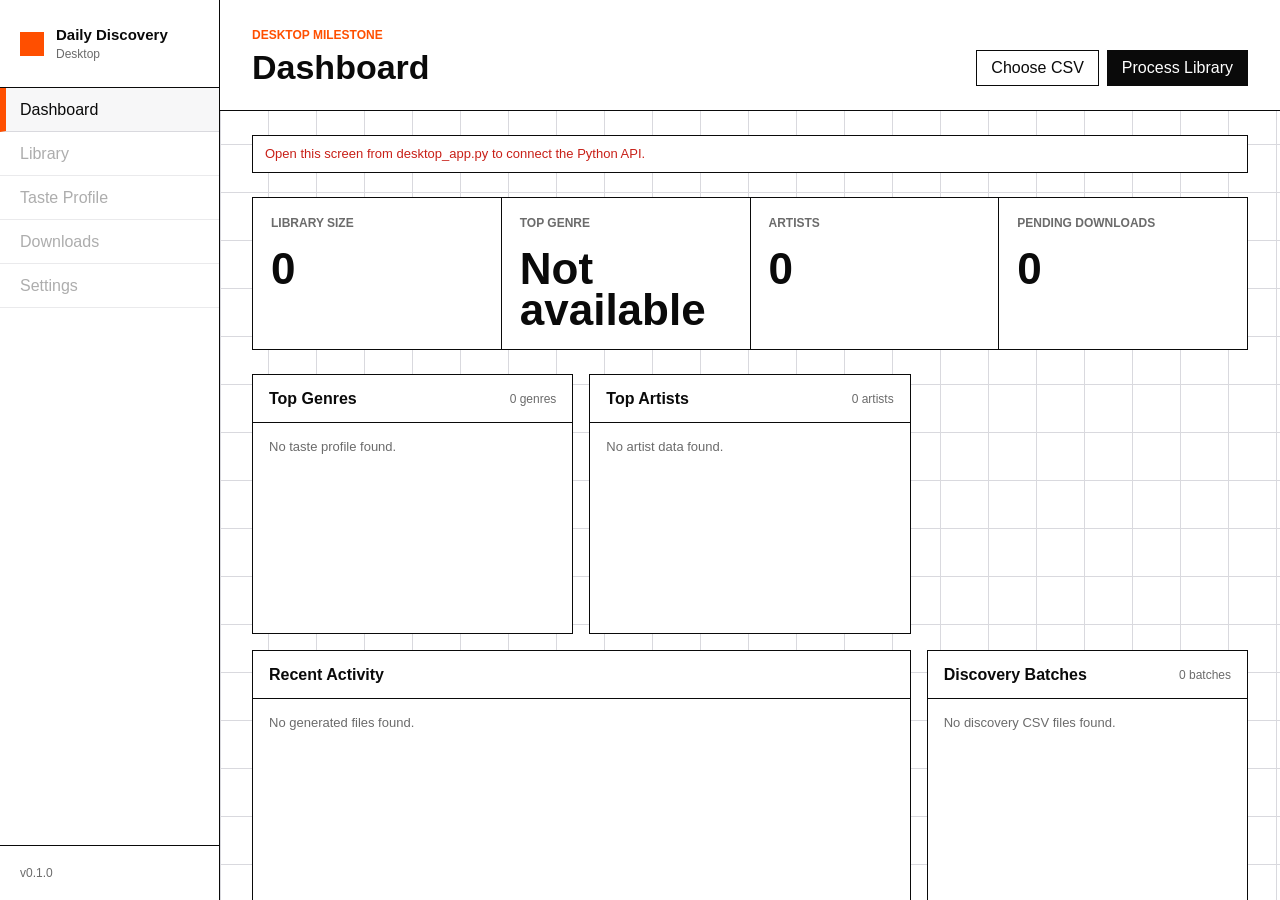
==== desktop_frontend/index.html @ 3b1a3d68 "feat: first pass of the ui" ====
<!doctype html>
<html lang="en">
  <head>
    <meta charset="utf-8" />
    <meta name="viewport" content="width=device-width, initial-scale=1" />
    <title>Daily Discovery</title>
    <link rel="stylesheet" href="./styles.css" />
  </head>
  <body>
    <div class="app-shell">
      <aside class="sidebar" aria-label="Primary">
        <div class="brand">
          <span class="brand-mark" aria-hidden="true"></span>
          <div>
            <strong>Daily Discovery</strong>
            <span>Desktop</span>
          </div>
        </div>
        <nav class="nav-list">
          <button class="nav-item active" type="button">Dashboard</button>
          <button class="nav-item" type="button" disabled>Library</button>
          <button class="nav-item" type="button" disabled>Taste Profile</button>
          <button class="nav-item" type="button" disabled>Downloads</button>
          <button class="nav-item" type="button" disabled>Settings</button>
        </nav>
        <div class="sidebar-footer">
          <span>v0.1.0</span>
        </div>
      </aside>

      <main class="content">
        <header class="page-header">
          <div>
            <p class="eyebrow">Desktop milestone</p>
            <h1>Dashboard</h1>
          </div>
          <div class="actions">
            <button id="choose-library" class="button secondary" type="button">Choose CSV</button>
            <button id="process-library" class="button primary" type="button">Process Library</button>
          </div>
        </header>

        <section id="status" class="status-line" aria-live="polite">Loading dashboard data.</section>

        <section class="stat-grid" aria-label="Library summary">
          <article class="stat-cell">
            <span>Library Size</span>
            <strong id="library-size">0</strong>
          </article>
          <article class="stat-cell">
            <span>Top Genre</span>
            <strong id="top-genre">Not available</strong>
          </article>
          <article class="stat-cell">
            <span>Artists</span>
            <strong id="artist-count">0</strong>
          </article>
          <article class="stat-cell">
            <span>Pending Downloads</span>
            <strong id="pending-downloads">0</strong>
          </article>
        </section>

        <section class="dashboard-grid">
          <article class="panel">
            <div class="panel-header">
              <h2>Top Genres</h2>
              <span id="genre-count">0 genres</span>
            </div>
            <div id="top-genres" class="bar-list empty">No taste profile found.</div>
          </article>

          <article class="panel">
            <div class="panel-header">
              <h2>Top Artists</h2>
              <span id="artist-total">0 artists</span>
            </div>
            <div id="top-artists" class="bar-list empty">No artist data found.</div>
          </article>

          <article class="panel wide">
            <div class="panel-header">
              <h2>Recent Activity</h2>
              <span id="data-dir"></span>
            </div>
            <div id="recent-activity" class="activity-list empty">No generated files found.</div>
          </article>

          <article class="panel">
            <div class="panel-header">
              <h2>Discovery Batches</h2>
              <span id="batch-count">0 batches</span>
            </div>
            <div id="discovery-batches" class="activity-list empty">No discovery CSV files found.</div>
          </article>
        </section>
      </main>
    </div>

    <script src="./app.js"></script>
  </body>
</html>
---- desktop_frontend/styles.css ----
:root {
  --surface: #ffffff;
  --surface-muted: #f7f7f8;
  --ink: #0a0a0a;
  --muted: #6b6b6b;
  --line: #d9d9de;
  --accent: #ff4f00;
  --accent-dark: #d64200;
  --success: #16803b;
  --error: #c82018;
  --font: "Helvetica Neue", Helvetica, Arial, sans-serif;
}

* {
  box-sizing: border-box;
}

html,
body {
  height: 100%;
  overflow: hidden;
}

body {
  margin: 0;
  background: var(--surface);
  color: var(--ink);
  font-family: var(--font);
  letter-spacing: 0;
}

button {
  font: inherit;
}

.app-shell {
  display: grid;
  grid-template-columns: 220px minmax(0, 1fr);
  height: 100vh;
  overflow: hidden;
}

.sidebar {
  display: flex;
  flex-direction: column;
  height: 100vh;
  overflow: hidden;
  border-right: 1px solid var(--ink);
  background: var(--surface);
}

.brand {
  display: grid;
  grid-template-columns: 24px 1fr;
  gap: 12px;
  align-items: center;
  min-height: 88px;
  padding: 20px;
  border-bottom: 1px solid var(--ink);
}

.brand strong {
  display: block;
  font-size: 15px;
  line-height: 1.2;
}

.brand span {
  color: var(--muted);
  font-size: 12px;
}

.brand-mark {
  width: 24px;
  height: 24px;
  display: block;
  background: var(--accent);
}

.nav-list {
  display: grid;
  gap: 0;
}

.nav-item {
  min-height: 44px;
  border: 0;
  border-bottom: 1px solid var(--line);
  background: var(--surface);
  color: var(--muted);
  text-align: left;
  padding: 0 20px;
  cursor: pointer;
}

.nav-item.active {
  color: var(--ink);
  background: var(--surface-muted);
  border-left: 6px solid var(--accent);
  padding-left: 14px;
}

.nav-item:disabled {
  cursor: default;
  opacity: 0.55;
}

.sidebar-footer {
  margin-top: auto;
  padding: 20px;
  color: var(--muted);
  font-size: 12px;
  border-top: 1px solid var(--ink);
}

.content {
  height: 100vh;
  min-width: 0;
  overflow-x: hidden;
  overflow-y: auto;
  background:
    linear-gradient(var(--line) 1px, transparent 1px),
    linear-gradient(90deg, var(--line) 1px, transparent 1px),
    var(--surface);
  background-size: 48px 48px;
}

.page-header {
  display: flex;
  align-items: end;
  justify-content: space-between;
  gap: 20px;
  padding: 28px 32px 24px;
  background: var(--surface);
  border-bottom: 1px solid var(--ink);
}

.eyebrow {
  margin: 0 0 8px;
  color: var(--accent);
  font-size: 12px;
  font-weight: 700;
  text-transform: uppercase;
}

h1,
h2 {
  margin: 0;
  font-weight: 700;
}

h1 {
  font-size: 34px;
  line-height: 1.05;
}

h2 {
  font-size: 16px;
}

.actions {
  display: flex;
  flex-wrap: wrap;
  gap: 8px;
  justify-content: flex-end;
}

.button {
  min-height: 36px;
  border: 1px solid var(--ink);
  padding: 0 14px;
  border-radius: 0;
  cursor: pointer;
}

.button.primary {
  background: var(--ink);
  color: var(--surface);
}

.button.secondary {
  background: var(--surface);
  color: var(--ink);
}

.button:hover {
  border-color: var(--accent);
}

.button.primary:hover {
  background: var(--accent-dark);
}

.status-line {
  margin: 24px 32px 0;
  min-height: 38px;
  padding: 10px 12px;
  background: var(--surface);
  border: 1px solid var(--ink);
  color: var(--muted);
  font-size: 13px;
}

.status-line.error {
  color: var(--error);
}

.status-line.success {
  color: var(--success);
}

.stat-grid {
  display: grid;
  grid-template-columns: repeat(4, minmax(0, 1fr));
  margin: 24px 32px;
  background: var(--surface);
  border: 1px solid var(--ink);
  border-right: 0;
}

.stat-cell {
  min-height: 116px;
  padding: 18px;
  border-right: 1px solid var(--ink);
}

.stat-cell span {
  display: block;
  color: var(--muted);
  font-size: 12px;
  font-weight: 700;
  text-transform: uppercase;
}

.stat-cell strong {
  display: block;
  margin-top: 18px;
  font-size: clamp(24px, 4vw, 44px);
  line-height: 0.95;
  font-variant-numeric: tabular-nums;
}

.dashboard-grid {
  display: grid;
  grid-template-columns: repeat(3, minmax(0, 1fr));
  gap: 16px;
  padding: 0 32px 32px;
}

.panel {
  min-height: 260px;
  background: var(--surface);
  border: 1px solid var(--ink);
}

.panel.wide {
  grid-column: span 2;
}

.panel-header {
  display: flex;
  align-items: center;
  justify-content: space-between;
  gap: 12px;
  min-height: 48px;
  padding: 0 16px;
  border-bottom: 1px solid var(--ink);
}

.panel-header span {
  min-width: 0;
  overflow: hidden;
  color: var(--muted);
  font-size: 12px;
  text-overflow: ellipsis;
  white-space: nowrap;
}

.bar-list,
.activity-list {
  display: grid;
  gap: 0;
}

.bar-row {
  display: grid;
  grid-template-columns: minmax(0, 1fr) 72px;
  gap: 12px;
  padding: 12px 16px;
  border-bottom: 1px solid var(--line);
  font-size: 13px;
}

.bar-row span {
  min-width: 0;
  overflow: hidden;
  text-overflow: ellipsis;
  white-space: nowrap;
}

.bar-row strong {
  text-align: right;
  font-variant-numeric: tabular-nums;
}

.bar-track {
  grid-column: 1 / -1;
  height: 4px;
  background: var(--surface-muted);
}

.bar-fill {
  display: block;
  height: 100%;
  background: var(--accent);
}

.activity-row {
  display: grid;
  gap: 4px;
  padding: 13px 16px;
  border-bottom: 1px solid var(--line);
  font-size: 13px;
}

.activity-row strong,
.activity-row span {
  min-width: 0;
  overflow: hidden;
  text-overflow: ellipsis;
  white-space: nowrap;
}

.activity-row span {
  color: var(--muted);
  font-size: 12px;
}

.empty {
  padding: 16px;
  color: var(--muted);
  font-size: 13px;
}

@media (max-width: 980px) {
  .app-shell {
    grid-template-columns: 180px minmax(0, 1fr);
  }

  .page-header {
    align-items: flex-start;
    flex-direction: column;
  }

  .stat-grid {
    grid-template-columns: repeat(2, minmax(0, 1fr));
  }

  .dashboard-grid {
    grid-template-columns: 1fr;
  }

  .panel.wide {
    grid-column: auto;
  }
}
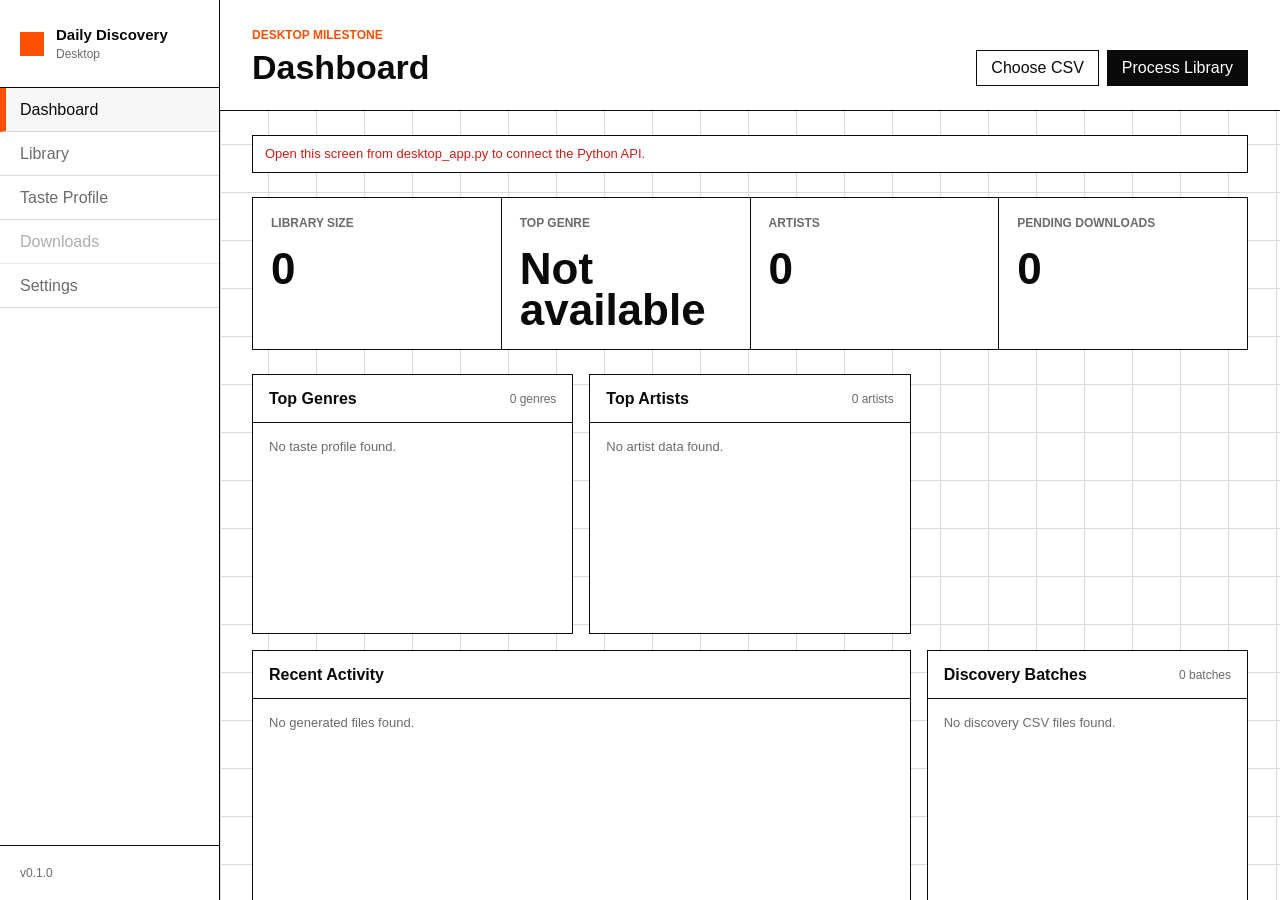
==== commit 9f867bc9: "feat: implemented first pass taste profile, library, and settings page" ====
--- a/desktop_frontend/index.html
+++ b/desktop_frontend/index.html
@@ -17,11 +17,11 @@
           </div>
         </div>
         <nav class="nav-list">
-          <button class="nav-item active" type="button">Dashboard</button>
-          <button class="nav-item" type="button" disabled>Library</button>
-          <button class="nav-item" type="button" disabled>Taste Profile</button>
+          <button class="nav-item active" type="button" data-view-target="dashboard">Dashboard</button>
+          <button class="nav-item" type="button" data-view-target="library">Library</button>
+          <button class="nav-item" type="button" data-view-target="taste">Taste Profile</button>
           <button class="nav-item" type="button" disabled>Downloads</button>
-          <button class="nav-item" type="button" disabled>Settings</button>
+          <button class="nav-item" type="button" data-view-target="settings">Settings</button>
         </nav>
         <div class="sidebar-footer">
           <span>v0.1.0</span>
@@ -29,70 +29,374 @@
       </aside>
 
       <main class="content">
-        <header class="page-header">
-          <div>
-            <p class="eyebrow">Desktop milestone</p>
-            <h1>Dashboard</h1>
-          </div>
-          <div class="actions">
-            <button id="choose-library" class="button secondary" type="button">Choose CSV</button>
-            <button id="process-library" class="button primary" type="button">Process Library</button>
-          </div>
-        </header>
-
-        <section id="status" class="status-line" aria-live="polite">Loading dashboard data.</section>
-
-        <section class="stat-grid" aria-label="Library summary">
-          <article class="stat-cell">
-            <span>Library Size</span>
-            <strong id="library-size">0</strong>
-          </article>
-          <article class="stat-cell">
-            <span>Top Genre</span>
-            <strong id="top-genre">Not available</strong>
-          </article>
-          <article class="stat-cell">
-            <span>Artists</span>
-            <strong id="artist-count">0</strong>
-          </article>
-          <article class="stat-cell">
-            <span>Pending Downloads</span>
-            <strong id="pending-downloads">0</strong>
-          </article>
+        <section id="view-dashboard" class="view active" data-view="dashboard">
+          <header class="page-header">
+            <div>
+              <p class="eyebrow">Desktop milestone</p>
+              <h1>Dashboard</h1>
+            </div>
+            <div class="actions">
+              <button id="choose-library" class="button secondary" type="button">Choose CSV</button>
+              <button id="process-library" class="button primary" type="button">Process Library</button>
+            </div>
+          </header>
+
+          <section id="status" class="status-line" aria-live="polite">Loading dashboard data.</section>
+
+          <section class="stat-grid" aria-label="Library summary">
+            <article class="stat-cell">
+              <span>Library Size</span>
+              <strong id="library-size">0</strong>
+            </article>
+            <article class="stat-cell">
+              <span>Top Genre</span>
+              <strong id="top-genre">Not available</strong>
+            </article>
+            <article class="stat-cell">
+              <span>Artists</span>
+              <strong id="artist-count">0</strong>
+            </article>
+            <article class="stat-cell">
+              <span>Pending Downloads</span>
+              <strong id="pending-downloads">0</strong>
+            </article>
+          </section>
+
+          <section class="dashboard-grid">
+            <article class="panel">
+              <div class="panel-header">
+                <h2>Top Genres</h2>
+                <span id="genre-count">0 genres</span>
+              </div>
+              <div id="top-genres" class="bar-list empty">No taste profile found.</div>
+            </article>
+
+            <article class="panel">
+              <div class="panel-header">
+                <h2>Top Artists</h2>
+                <span id="artist-total">0 artists</span>
+              </div>
+              <div id="top-artists" class="bar-list empty">No artist data found.</div>
+            </article>
+
+            <article class="panel wide">
+              <div class="panel-header">
+                <h2>Recent Activity</h2>
+                <span id="data-dir"></span>
+              </div>
+              <div id="recent-activity" class="activity-list empty">No generated files found.</div>
+            </article>
+
+            <article class="panel">
+              <div class="panel-header">
+                <h2>Discovery Batches</h2>
+                <span id="batch-count">0 batches</span>
+              </div>
+              <div id="discovery-batches" class="activity-list empty">No discovery CSV files found.</div>
+            </article>
+          </section>
         </section>
 
-        <section class="dashboard-grid">
-          <article class="panel">
-            <div class="panel-header">
-              <h2>Top Genres</h2>
-              <span id="genre-count">0 genres</span>
-            </div>
-            <div id="top-genres" class="bar-list empty">No taste profile found.</div>
-          </article>
-
-          <article class="panel">
-            <div class="panel-header">
-              <h2>Top Artists</h2>
-              <span id="artist-total">0 artists</span>
-            </div>
-            <div id="top-artists" class="bar-list empty">No artist data found.</div>
-          </article>
-
-          <article class="panel wide">
-            <div class="panel-header">
-              <h2>Recent Activity</h2>
-              <span id="data-dir"></span>
-            </div>
-            <div id="recent-activity" class="activity-list empty">No generated files found.</div>
-          </article>
-
-          <article class="panel">
-            <div class="panel-header">
-              <h2>Discovery Batches</h2>
-              <span id="batch-count">0 batches</span>
-            </div>
-            <div id="discovery-batches" class="activity-list empty">No discovery CSV files found.</div>
-          </article>
+        <section id="view-library" class="view" data-view="library">
+          <header class="page-header">
+            <div>
+              <p class="eyebrow">Catalog</p>
+              <h1>Library</h1>
+            </div>
+            <div class="actions">
+              <button id="refresh-library" class="button secondary" type="button">Refresh</button>
+              <button id="process-library-view" class="button primary" type="button">Process Library</button>
+            </div>
+          </header>
+
+          <section id="library-status" class="status-line" aria-live="polite">Library not loaded.</section>
+
+          <section class="library-layout" aria-label="Library browser">
+            <aside class="library-filter" aria-label="Library filters">
+              <div class="library-filter-header">
+                <span>01</span>
+                <h2>Filter</h2>
+              </div>
+              <label class="field-label" for="library-search">Search</label>
+              <input id="library-search" class="input" type="search" autocomplete="off" placeholder="Title or artist" />
+
+              <label class="field-label" for="library-genre-filter">Genre</label>
+              <select id="library-genre-filter" class="input">
+                <option value="">All genres</option>
+              </select>
+
+              <label class="field-label" for="library-sort">Sort</label>
+              <select id="library-sort" class="input">
+                <option value="index">Import order</option>
+                <option value="title">Title</option>
+                <option value="artist">Artist</option>
+                <option value="genre">Genre</option>
+              </select>
+
+              <div class="library-filter-stats">
+                <div>
+                  <span>Showing</span>
+                  <strong id="library-visible-count">0</strong>
+                </div>
+                <div>
+                  <span>Total</span>
+                  <strong id="library-total-count">0</strong>
+                </div>
+              </div>
+            </aside>
+
+            <section class="library-table-panel" aria-labelledby="library-table-title">
+              <div class="panel-header">
+                <h2 id="library-table-title">Tracks</h2>
+                <span id="library-source-path">No library file found.</span>
+              </div>
+              <div class="library-table-wrap">
+                <div class="library-table" role="table" aria-label="Processed tracks">
+                  <div class="library-row library-row-head" role="row">
+                    <span role="columnheader">No.</span>
+                    <span role="columnheader">Title</span>
+                    <span role="columnheader">Artist</span>
+                    <span role="columnheader">Genres</span>
+                    <span role="columnheader">Track ID</span>
+                  </div>
+                  <div id="library-tracks" class="library-table-body empty">No processed tracks found.</div>
+                </div>
+              </div>
+            </section>
+          </section>
+        </section>
+
+        <section id="view-taste" class="view" data-view="taste">
+          <header class="page-header">
+            <div>
+              <p class="eyebrow">Taste profile</p>
+              <h1>Taste Profile</h1>
+            </div>
+            <div class="actions">
+              <button id="refresh-taste-profile" class="button secondary" type="button">Refresh</button>
+              <button id="process-profile-library" class="button primary" type="button">Process Library</button>
+            </div>
+          </header>
+
+          <section id="taste-status" class="status-line" aria-live="polite">Taste profile not loaded.</section>
+
+          <section class="profile-layout" aria-label="Taste profile summary">
+            <article class="profile-index">
+              <span>Tracks</span>
+              <strong id="profile-track-count">0</strong>
+              <div class="profile-index-grid">
+                <div>
+                  <span>Genres</span>
+                  <strong id="profile-genre-count">0</strong>
+                </div>
+                <div>
+                  <span>Artists</span>
+                  <strong id="profile-artist-count">0</strong>
+                </div>
+              </div>
+            </article>
+
+            <article class="profile-lead">
+              <div>
+                <span>Top genre</span>
+                <strong id="profile-top-genre">Not available</strong>
+              </div>
+              <div>
+                <span>Library share</span>
+                <strong id="profile-top-genre-share">0%</strong>
+              </div>
+              <p id="profile-source-path">No taste profile file found.</p>
+            </article>
+          </section>
+
+          <section class="taste-grid" aria-label="Taste profile charts">
+            <article class="panel wide">
+              <div class="panel-header">
+                <h2>Genre Distribution</h2>
+                <span id="profile-genre-total">0 genres</span>
+              </div>
+              <div id="profile-genres" class="profile-bar-list empty">No genre data found.</div>
+            </article>
+
+            <article class="panel">
+              <div class="panel-header">
+                <h2>Top Artists</h2>
+                <span id="profile-artist-total">0 artists</span>
+              </div>
+              <div id="profile-artists" class="profile-bar-list empty">No artist data found.</div>
+            </article>
+          </section>
+
+          <section class="profile-explorer-wrap" aria-labelledby="profile-explorer-title">
+            <div class="section-heading">
+              <span>05</span>
+              <h2 id="profile-explorer-title">Genre Explorer</h2>
+            </div>
+            <div id="profile-genre-explorer" class="genre-explorer empty">No genre samples found.</div>
+          </section>
+        </section>
+
+        <section id="view-settings" class="view" data-view="settings">
+          <header class="page-header">
+            <div>
+              <p class="eyebrow">Preferences</p>
+              <h1>Settings</h1>
+            </div>
+            <div class="actions">
+              <button id="reset-settings" class="button secondary" type="button">Reload</button>
+              <button id="save-settings" class="button primary" type="button">Save Settings</button>
+            </div>
+          </header>
+
+          <section id="settings-status" class="status-line" aria-live="polite">Settings not loaded.</section>
+
+          <form id="settings-form" class="settings-layout">
+            <section class="settings-section" aria-labelledby="general-settings-title">
+              <div class="settings-section-title" id="general-settings-title">
+                <span>01</span>
+                <h2>General</h2>
+              </div>
+              <div class="settings-fields">
+                <div class="setting-row">
+                  <div class="setting-info">
+                    <h3>Launch at startup</h3>
+                    <p>Open Daily Discovery when you log in.</p>
+                  </div>
+                  <label class="toggle-control">
+                    <input id="launch-at-startup" type="checkbox" />
+                    <span></span>
+                  </label>
+                </div>
+                <div class="setting-row">
+                  <div class="setting-info">
+                    <h3>Minimize to tray</h3>
+                    <p>Keep the desktop app available after the window is closed.</p>
+                  </div>
+                  <label class="toggle-control">
+                    <input id="minimize-to-tray" type="checkbox" />
+                    <span></span>
+                  </label>
+                </div>
+                <div class="setting-row">
+                  <div class="setting-info">
+                    <h3>Daily notifications</h3>
+                    <p>Notify when a discovery batch is ready.</p>
+                  </div>
+                  <label class="toggle-control">
+                    <input id="notifications-enabled" type="checkbox" />
+                    <span></span>
+                  </label>
+                </div>
+              </div>
+            </section>
+
+            <section class="settings-section" aria-labelledby="path-settings-title">
+              <div class="settings-section-title" id="path-settings-title">
+                <span>02</span>
+                <h2>Paths</h2>
+              </div>
+              <div class="settings-fields">
+                <div class="setting-row stacked">
+                  <div class="setting-info">
+                    <h3>Library CSV</h3>
+                    <p>Default import path used by Process Library.</p>
+                  </div>
+                  <div class="path-input">
+                    <input id="library-path" class="input path-field" type="text" autocomplete="off" />
+                    <button id="browse-library-path" class="button secondary" type="button">Browse</button>
+                  </div>
+                </div>
+                <div class="setting-row stacked">
+                  <div class="setting-info">
+                    <h3>Discovery output</h3>
+                    <p>Directory where generated discovery CSV files are written.</p>
+                  </div>
+                  <div class="path-input">
+                    <input id="output-path" class="input path-field" type="text" autocomplete="off" />
+                    <button id="browse-output-path" class="button secondary" type="button">Browse</button>
+                  </div>
+                </div>
+                <div class="setting-row stacked">
+                  <div class="setting-info">
+                    <h3>Audio output</h3>
+                    <p>Directory where downloaded tracks are saved.</p>
+                  </div>
+                  <div class="path-input">
+                    <input id="audio-output-path" class="input path-field" type="text" autocomplete="off" />
+                    <button id="browse-audio-output-path" class="button secondary" type="button">Browse</button>
+                  </div>
+                </div>
+                <div class="setting-row">
+                  <div class="setting-info">
+                    <h3>Use repo personal directory</h3>
+                    <p>Read and write development data in the project personal folder.</p>
+                  </div>
+                  <label class="toggle-control">
+                    <input id="use-repo-personal-dir" type="checkbox" />
+                    <span></span>
+                  </label>
+                </div>
+              </div>
+            </section>
+
+            <section class="settings-section" aria-labelledby="audio-settings-title">
+              <div class="settings-section-title" id="audio-settings-title">
+                <span>03</span>
+                <h2>Audio</h2>
+              </div>
+              <div class="settings-fields">
+                <div class="setting-row">
+                  <div class="setting-info">
+                    <h3>Preferred format</h3>
+                    <p>Default format for downloaded tracks.</p>
+                  </div>
+                  <select id="audio-format" class="input select-field">
+                    <option value="mp3">MP3</option>
+                    <option value="flac">FLAC</option>
+                    <option value="wav">WAV</option>
+                    <option value="m4a">M4A</option>
+                  </select>
+                </div>
+              </div>
+            </section>
+
+            <section class="settings-section" aria-labelledby="discovery-settings-title">
+              <div class="settings-section-title" id="discovery-settings-title">
+                <span>04</span>
+                <h2>Discovery</h2>
+              </div>
+              <div class="settings-fields">
+                <div class="setting-row">
+                  <div class="setting-info">
+                    <h3>Batch size</h3>
+                    <p>Number of tracks requested for each discovery run.</p>
+                  </div>
+                  <input id="batch-size" class="input number-field" type="number" min="1" max="200" step="1" />
+                </div>
+              </div>
+            </section>
+
+            <section class="settings-section" aria-labelledby="about-settings-title">
+              <div class="settings-section-title" id="about-settings-title">
+                <span>05</span>
+                <h2>About</h2>
+              </div>
+              <div class="settings-fields">
+                <div class="setting-row">
+                  <div class="setting-info">
+                    <h3>Daily Discovery Desktop</h3>
+                    <p>Version 0.1.0. Built with Python and pywebview.</p>
+                  </div>
+                </div>
+                <div class="setting-row">
+                  <div class="setting-info">
+                    <h3>Settings storage</h3>
+                    <p>Preferences are saved in the operating system user config directory.</p>
+                  </div>
+                </div>
+              </div>
+            </section>
+          </form>
         </section>
       </main>
     </div>
@@ -100,4 +404,3 @@
     <script src="./app.js"></script>
   </body>
 </html>
-
--- a/desktop_frontend/styles.css
+++ b/desktop_frontend/styles.css
@@ -125,6 +125,14 @@
   background-size: 48px 48px;
 }
 
+.view {
+  display: none;
+}
+
+.view.active {
+  display: block;
+}
+
 .page-header {
   display: flex;
   align-items: end;
@@ -173,6 +181,11 @@
   cursor: pointer;
 }
 
+.button:disabled {
+  cursor: default;
+  opacity: 0.5;
+}
+
 .button.primary {
   background: var(--ink);
   color: var(--surface);
@@ -189,6 +202,14 @@
 
 .button.primary:hover {
   background: var(--accent-dark);
+}
+
+.button:focus-visible,
+.nav-item:focus-visible,
+.input:focus-visible,
+.toggle-control input:focus-visible + span {
+  outline: 2px solid var(--accent);
+  outline-offset: 2px;
 }
 
 .status-line {
@@ -342,6 +363,541 @@
   font-size: 13px;
 }
 
+.settings-layout {
+  display: grid;
+  gap: 16px;
+  padding: 24px 32px 32px;
+}
+
+.library-layout {
+  display: grid;
+  grid-template-columns: 260px minmax(0, 1fr);
+  gap: 16px;
+  padding: 24px 32px 32px;
+}
+
+.library-filter,
+.library-table-panel {
+  background: var(--surface);
+  border: 1px solid var(--ink);
+}
+
+.library-filter {
+  align-self: start;
+  display: grid;
+  gap: 12px;
+  padding: 0 16px 16px;
+}
+
+.library-filter-header {
+  display: grid;
+  grid-template-columns: 56px minmax(0, 1fr);
+  align-items: center;
+  margin: 0 -16px 4px;
+  min-height: 58px;
+  border-bottom: 1px solid var(--ink);
+}
+
+.library-filter-header span {
+  height: 100%;
+  padding: 15px 16px;
+  border-right: 1px solid var(--ink);
+  color: var(--accent);
+  font-size: 22px;
+  font-weight: 700;
+  line-height: 1;
+  font-variant-numeric: tabular-nums;
+}
+
+.library-filter-header h2 {
+  padding: 0 16px;
+}
+
+.field-label {
+  margin-top: 4px;
+  color: var(--muted);
+  font-size: 12px;
+  font-weight: 700;
+  text-transform: uppercase;
+}
+
+.library-filter .input {
+  width: 100%;
+}
+
+.library-filter-stats {
+  display: grid;
+  grid-template-columns: repeat(2, minmax(0, 1fr));
+  margin: 8px -16px -16px;
+  border-top: 1px solid var(--ink);
+}
+
+.library-filter-stats div {
+  min-height: 82px;
+  padding: 14px 16px;
+  border-right: 1px solid var(--ink);
+}
+
+.library-filter-stats div:last-child {
+  border-right: 0;
+}
+
+.library-filter-stats span {
+  display: block;
+  color: var(--muted);
+  font-size: 11px;
+  font-weight: 700;
+  text-transform: uppercase;
+}
+
+.library-filter-stats strong {
+  display: block;
+  margin-top: 10px;
+  font-size: 32px;
+  line-height: 1;
+  font-variant-numeric: tabular-nums;
+}
+
+.library-table-panel {
+  min-width: 0;
+}
+
+.library-table-wrap {
+  overflow-x: auto;
+}
+
+.library-table {
+  min-width: 820px;
+}
+
+.library-row {
+  display: grid;
+  grid-template-columns: 64px minmax(220px, 1.4fr) minmax(160px, 0.8fr) minmax(180px, 1fr) 180px;
+  gap: 14px;
+  align-items: center;
+  min-height: 46px;
+  padding: 0 16px;
+  border-bottom: 1px solid var(--line);
+  font-size: 13px;
+}
+
+.library-row-head {
+  min-height: 38px;
+  border-bottom-color: var(--ink);
+  color: var(--muted);
+  font-size: 11px;
+  font-weight: 700;
+  text-transform: uppercase;
+}
+
+.library-row strong,
+.library-row span {
+  min-width: 0;
+  overflow: hidden;
+  text-overflow: ellipsis;
+  white-space: nowrap;
+}
+
+.library-row span:first-child {
+  color: var(--accent);
+  font-weight: 700;
+  font-variant-numeric: tabular-nums;
+}
+
+.library-row span:last-child {
+  color: var(--muted);
+  font-family: Consolas, "Courier New", monospace;
+  font-size: 12px;
+}
+
+.library-limit-row {
+  display: block;
+  min-height: 0;
+  padding: 14px 16px;
+  color: var(--muted);
+}
+
+.profile-layout {
+  display: grid;
+  grid-template-columns: minmax(280px, 0.95fr) minmax(0, 1.4fr);
+  gap: 16px;
+  margin: 24px 32px;
+}
+
+.profile-index,
+.profile-lead,
+.profile-explorer-wrap {
+  background: var(--surface);
+  border: 1px solid var(--ink);
+}
+
+.profile-index {
+  min-height: 220px;
+  padding: 18px;
+}
+
+.profile-index > span,
+.profile-lead span,
+.profile-index-grid span {
+  display: block;
+  color: var(--muted);
+  font-size: 12px;
+  font-weight: 700;
+  text-transform: uppercase;
+}
+
+.profile-index > strong {
+  display: block;
+  margin-top: 16px;
+  font-size: clamp(68px, 13vw, 148px);
+  line-height: 0.86;
+  font-variant-numeric: tabular-nums;
+}
+
+.profile-index-grid {
+  display: grid;
+  grid-template-columns: repeat(2, minmax(0, 1fr));
+  margin: 24px -18px -18px;
+  border-top: 1px solid var(--ink);
+}
+
+.profile-index-grid div {
+  min-height: 78px;
+  padding: 14px 18px;
+  border-right: 1px solid var(--ink);
+}
+
+.profile-index-grid div:last-child {
+  border-right: 0;
+}
+
+.profile-index-grid strong {
+  display: block;
+  margin-top: 10px;
+  font-size: 32px;
+  line-height: 0.95;
+  font-variant-numeric: tabular-nums;
+}
+
+.profile-lead {
+  display: grid;
+  grid-template-columns: minmax(0, 1fr) 180px;
+  align-content: stretch;
+}
+
+.profile-lead div {
+  padding: 18px;
+  border-right: 1px solid var(--ink);
+}
+
+.profile-lead div:nth-child(2) {
+  border-right: 0;
+}
+
+.profile-lead strong {
+  display: block;
+  min-width: 0;
+  margin-top: 18px;
+  overflow-wrap: anywhere;
+  font-size: clamp(32px, 6vw, 72px);
+  line-height: 0.92;
+}
+
+#profile-top-genre-share {
+  font-size: clamp(28px, 4vw, 48px);
+  white-space: nowrap;
+}
+
+.profile-lead p {
+  grid-column: 1 / -1;
+  min-width: 0;
+  margin: 0;
+  padding: 14px 18px;
+  overflow: hidden;
+  border-top: 1px solid var(--ink);
+  color: var(--muted);
+  font-family: Consolas, "Courier New", monospace;
+  font-size: 12px;
+  text-overflow: ellipsis;
+  white-space: nowrap;
+}
+
+.taste-grid {
+  display: grid;
+  grid-template-columns: minmax(0, 1.35fr) minmax(280px, 0.8fr);
+  gap: 16px;
+  padding: 0 32px 24px;
+}
+
+.profile-bar-list {
+  display: grid;
+  gap: 0;
+}
+
+.profile-bar-row {
+  display: grid;
+  grid-template-columns: 40px minmax(0, 1fr) 72px 64px;
+  gap: 12px;
+  align-items: center;
+  padding: 11px 16px;
+  border-bottom: 1px solid var(--line);
+  font-size: 13px;
+}
+
+.profile-rank {
+  color: var(--accent);
+  font-weight: 700;
+  font-variant-numeric: tabular-nums;
+}
+
+.profile-name {
+  min-width: 0;
+  overflow: hidden;
+  text-overflow: ellipsis;
+  white-space: nowrap;
+}
+
+.profile-bar-row strong,
+.profile-bar-row > span:nth-child(4) {
+  text-align: right;
+  font-variant-numeric: tabular-nums;
+}
+
+.profile-bar-row > span:nth-child(4) {
+  color: var(--muted);
+  font-size: 12px;
+}
+
+.profile-bar-row .bar-track {
+  grid-column: 2 / -1;
+}
+
+.profile-explorer-wrap {
+  margin: 0 32px 32px;
+}
+
+.section-heading {
+  display: grid;
+  grid-template-columns: 72px minmax(0, 1fr);
+  align-items: center;
+  min-height: 58px;
+  border-bottom: 1px solid var(--ink);
+}
+
+.section-heading span {
+  height: 100%;
+  padding: 15px 16px;
+  border-right: 1px solid var(--ink);
+  color: var(--accent);
+  font-size: 22px;
+  font-weight: 700;
+  line-height: 1;
+  font-variant-numeric: tabular-nums;
+}
+
+.section-heading h2 {
+  padding: 0 16px;
+}
+
+.genre-explorer {
+  display: grid;
+  gap: 0;
+}
+
+.genre-explorer-row {
+  display: grid;
+  grid-template-columns: 40px minmax(0, 1fr) repeat(3, 92px);
+  gap: 14px;
+  align-items: center;
+  min-height: 76px;
+  padding: 12px 16px;
+  border-bottom: 1px solid var(--line);
+}
+
+.genre-explorer-row:last-child {
+  border-bottom: 0;
+}
+
+.genre-explorer-main {
+  min-width: 0;
+}
+
+.genre-explorer-main strong,
+.genre-explorer-main span {
+  display: block;
+  min-width: 0;
+  overflow: hidden;
+  text-overflow: ellipsis;
+  white-space: nowrap;
+}
+
+.genre-explorer-main strong {
+  font-size: 14px;
+}
+
+.genre-explorer-main span {
+  margin-top: 5px;
+  color: var(--muted);
+  font-size: 12px;
+}
+
+.genre-explorer-stat {
+  display: grid;
+  gap: 3px;
+  text-align: right;
+}
+
+.genre-explorer-stat strong {
+  font-size: 18px;
+  line-height: 1;
+  font-variant-numeric: tabular-nums;
+}
+
+.genre-explorer-stat span {
+  color: var(--muted);
+  font-size: 11px;
+  font-weight: 700;
+  text-transform: uppercase;
+}
+
+.settings-section {
+  display: grid;
+  grid-template-columns: 160px minmax(0, 1fr);
+  background: var(--surface);
+  border: 1px solid var(--ink);
+}
+
+.settings-section-title {
+  display: grid;
+  align-content: start;
+  gap: 14px;
+  padding: 16px;
+  border-right: 1px solid var(--ink);
+}
+
+.settings-section-title span {
+  color: var(--accent);
+  font-size: 36px;
+  font-weight: 700;
+  line-height: 0.9;
+  font-variant-numeric: tabular-nums;
+}
+
+.settings-fields {
+  grid-column: 2;
+  min-width: 0;
+}
+
+.setting-row {
+  display: flex;
+  align-items: center;
+  justify-content: space-between;
+  gap: 20px;
+  min-height: 74px;
+  padding: 16px;
+  border-bottom: 1px solid var(--line);
+}
+
+.setting-row:last-child {
+  border-bottom: 0;
+}
+
+.setting-row.stacked {
+  align-items: stretch;
+  flex-direction: column;
+  gap: 12px;
+}
+
+.setting-info {
+  min-width: 0;
+}
+
+.setting-info h3 {
+  margin: 0;
+  font-size: 14px;
+  line-height: 1.25;
+}
+
+.setting-info p {
+  margin: 5px 0 0;
+  color: var(--muted);
+  font-size: 12px;
+  line-height: 1.35;
+}
+
+.input {
+  min-height: 36px;
+  min-width: 0;
+  border: 1px solid var(--ink);
+  border-radius: 0;
+  background: var(--surface);
+  color: var(--ink);
+  font: inherit;
+  padding: 0 10px;
+}
+
+.path-input {
+  display: grid;
+  grid-template-columns: minmax(0, 1fr) auto;
+  gap: 8px;
+  width: 100%;
+}
+
+.path-field {
+  width: 100%;
+  font-family: Consolas, "Courier New", monospace;
+  font-size: 12px;
+}
+
+.select-field {
+  width: 150px;
+}
+
+.number-field {
+  width: 96px;
+  text-align: right;
+  font-variant-numeric: tabular-nums;
+}
+
+.toggle-control {
+  display: inline-flex;
+  flex: 0 0 auto;
+  cursor: pointer;
+}
+
+.toggle-control input {
+  position: absolute;
+  opacity: 0;
+  pointer-events: none;
+}
+
+.toggle-control span {
+  position: relative;
+  width: 44px;
+  height: 24px;
+  border: 1px solid var(--ink);
+  background: var(--surface);
+}
+
+.toggle-control span::after {
+  position: absolute;
+  top: 3px;
+  left: 3px;
+  width: 16px;
+  height: 16px;
+  background: var(--ink);
+  content: "";
+  transition: transform 150ms ease;
+}
+
+.toggle-control input:checked + span {
+  background: var(--accent);
+}
+
+.toggle-control input:checked + span::after {
+  transform: translateX(20px);
+}
+
 @media (max-width: 980px) {
   .app-shell {
     grid-template-columns: 180px minmax(0, 1fr);
@@ -360,7 +916,151 @@
     grid-template-columns: 1fr;
   }
 
+  .library-layout {
+    grid-template-columns: 1fr;
+  }
+
+  .profile-layout,
+  .taste-grid {
+    grid-template-columns: 1fr;
+  }
+
   .panel.wide {
     grid-column: auto;
   }
-}
+
+  .genre-explorer-row {
+    grid-template-columns: 40px minmax(0, 1fr) repeat(3, 76px);
+  }
+
+  .settings-section {
+    grid-template-columns: 1fr;
+  }
+
+  .settings-section-title {
+    grid-template-columns: auto 1fr;
+    align-items: baseline;
+    border-right: 0;
+    border-bottom: 1px solid var(--ink);
+  }
+
+  .settings-section-title span {
+    font-size: 22px;
+  }
+
+  .setting-row {
+    grid-column: 1;
+  }
+
+  .settings-fields {
+    grid-column: 1;
+  }
+}
+
+@media (max-width: 700px) {
+  .app-shell {
+    grid-template-columns: 1fr;
+  }
+
+  .sidebar {
+    height: auto;
+    border-right: 0;
+    border-bottom: 1px solid var(--ink);
+  }
+
+  .brand,
+  .sidebar-footer {
+    display: none;
+  }
+
+  .nav-list {
+    grid-template-columns: repeat(5, minmax(0, 1fr));
+  }
+
+  .nav-item {
+    min-height: 42px;
+    padding: 0 8px;
+    text-align: center;
+  }
+
+  .nav-item.active {
+    border-left: 0;
+    border-bottom: 4px solid var(--accent);
+    padding-left: 8px;
+  }
+
+  .content {
+    height: calc(100vh - 43px);
+  }
+
+  .page-header,
+  .settings-layout,
+  .library-layout {
+    padding-right: 18px;
+    padding-left: 18px;
+  }
+
+  .status-line,
+  .stat-grid,
+  .profile-layout,
+  .profile-explorer-wrap {
+    margin-right: 18px;
+    margin-left: 18px;
+  }
+
+  .dashboard-grid,
+  .taste-grid {
+    padding-right: 18px;
+    padding-left: 18px;
+  }
+
+  .profile-lead {
+    grid-template-columns: 1fr;
+  }
+
+  .profile-lead div {
+    border-right: 0;
+    border-bottom: 1px solid var(--ink);
+  }
+
+  .profile-bar-row {
+    grid-template-columns: 34px minmax(0, 1fr) 62px;
+  }
+
+  .profile-bar-row > span:nth-child(4) {
+    display: none;
+  }
+
+  .profile-bar-row .bar-track {
+    grid-column: 2 / -1;
+  }
+
+  .genre-explorer-row {
+    grid-template-columns: 34px minmax(0, 1fr);
+    align-items: start;
+  }
+
+  .genre-explorer-stat {
+    grid-column: 2;
+    grid-template-columns: 72px 1fr;
+    text-align: left;
+  }
+
+  .genre-explorer-stat strong {
+    font-size: 16px;
+  }
+
+  .setting-row {
+    align-items: flex-start;
+    flex-direction: column;
+  }
+
+  .path-input {
+    grid-template-columns: 1fr;
+  }
+
+  .select-field,
+  .number-field {
+    width: 100%;
+  }
+}
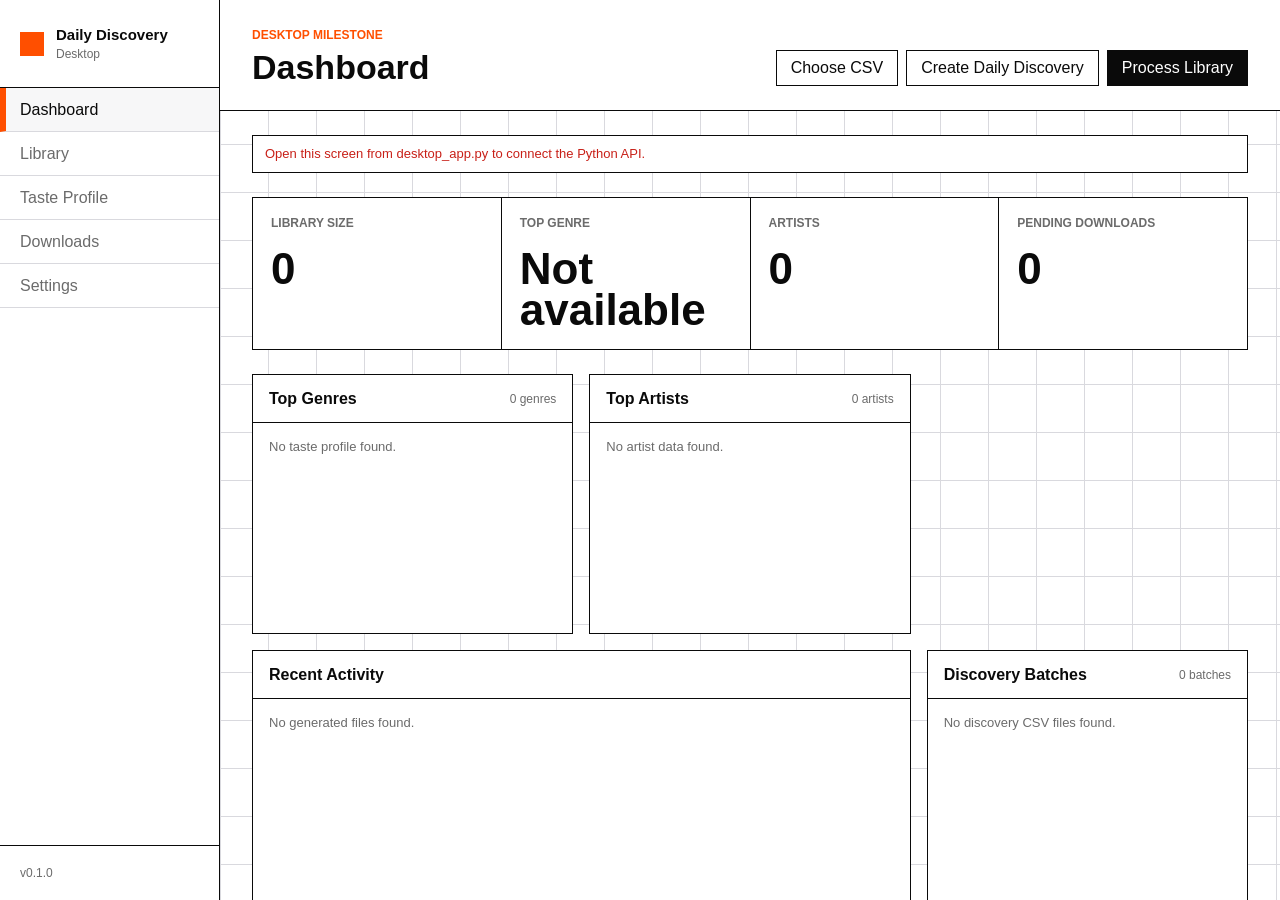
==== commit c005fd16: "feat: Enhance download functionality and UI improvements - Added new styles for download layout and " ====
--- a/desktop_frontend/index.html
+++ b/desktop_frontend/index.html
@@ -20,7 +20,7 @@
           <button class="nav-item active" type="button" data-view-target="dashboard">Dashboard</button>
           <button class="nav-item" type="button" data-view-target="library">Library</button>
           <button class="nav-item" type="button" data-view-target="taste">Taste Profile</button>
-          <button class="nav-item" type="button" disabled>Downloads</button>
+          <button class="nav-item" type="button" data-view-target="downloads">Downloads</button>
           <button class="nav-item" type="button" data-view-target="settings">Settings</button>
         </nav>
         <div class="sidebar-footer">
@@ -37,6 +37,7 @@
             </div>
             <div class="actions">
               <button id="choose-library" class="button secondary" type="button">Choose CSV</button>
+              <button id="create-discovery" class="button secondary" type="button">Create Daily Discovery</button>
               <button id="process-library" class="button primary" type="button">Process Library</button>
             </div>
           </header>
@@ -131,6 +132,7 @@
                 <option value="title">Title</option>
                 <option value="artist">Artist</option>
                 <option value="genre">Genre</option>
+                <option value="added_date">Added date</option>
               </select>
 
               <div class="library-filter-stats">
@@ -157,6 +159,7 @@
                     <span role="columnheader">Title</span>
                     <span role="columnheader">Artist</span>
                     <span role="columnheader">Genres</span>
+                    <span role="columnheader">Added</span>
                     <span role="columnheader">Track ID</span>
                   </div>
                   <div id="library-tracks" class="library-table-body empty">No processed tracks found.</div>
@@ -236,6 +239,98 @@
           </section>
         </section>
 
+        <section id="view-downloads" class="view" data-view="downloads">
+          <header class="page-header">
+            <div>
+              <p class="eyebrow">Source review</p>
+              <h1>Downloads</h1>
+            </div>
+            <div class="actions">
+              <button id="refresh-downloads" class="button secondary" type="button">Refresh</button>
+              <button id="create-discovery-downloads" class="button secondary" type="button">Create Daily Discovery</button>
+              <button id="add-library-queue" class="button secondary" type="button">Add Library to Queue</button>
+              <button id="search-download-sources" class="button primary" type="button">Find Sources</button>
+              <button id="download-best-sources" class="button primary" type="button">Download Best Sources</button>
+            </div>
+          </header>
+
+          <section id="downloads-status" class="status-line" aria-live="polite">Downloads not loaded.</section>
+
+          <section class="download-layout" aria-label="Download queue">
+            <aside class="download-controls" aria-label="Download source preferences">
+              <div class="library-filter-header">
+                <span>03</span>
+                <h2>Source Rules</h2>
+              </div>
+
+              <label class="field-label" for="download-track-filter">Queue</label>
+              <select id="download-track-filter" class="input">
+                <option value="needs_source">Needs source</option>
+                <option value="all">All tracks</option>
+                <option value="downloaded">Downloaded</option>
+              </select>
+
+              <label class="field-label" for="download-source-mode">Preferred source</label>
+              <select id="download-source-mode" class="input">
+                <option value="official_audio">Official audio</option>
+                <option value="studio">Any studio version</option>
+                <option value="music_video">Music video</option>
+                <option value="ask">Ask every time</option>
+              </select>
+
+              <div class="download-checks" aria-label="Source filters">
+                <label><input id="avoid-live" type="checkbox" checked /> Avoid live versions</label>
+                <label><input id="avoid-covers" type="checkbox" checked /> Avoid covers</label>
+                <label><input id="avoid-remixes" type="checkbox" checked /> Avoid remixes</label>
+                <label><input id="allow-radio-edits" type="checkbox" /> Allow radio edits</label>
+              </div>
+
+              <div class="library-filter-stats">
+                <div>
+                  <span>Queued</span>
+                  <strong id="download-queue-count">0</strong>
+                </div>
+                <div>
+                  <span>Done</span>
+                  <strong id="download-ready-count">0</strong>
+                </div>
+              </div>
+            </aside>
+
+            <section class="download-workspace" aria-labelledby="download-queue-title">
+              <div class="panel-header">
+                <h2 id="download-queue-title">Queue</h2>
+                <span id="download-active-batch">No discovery batch found.</span>
+              </div>
+
+              <div class="download-split">
+                <div class="download-queue-panel">
+                  <div class="download-table" role="table" aria-label="Tracks waiting for sources">
+                    <div class="download-row download-row-head" role="row">
+                      <span role="columnheader">No.</span>
+                      <span role="columnheader">Track</span>
+                      <span role="columnheader">Artist</span>
+                      <span role="columnheader">Status</span>
+                    </div>
+                    <div id="download-tracks" class="download-table-body empty">No discovery tracks found.</div>
+                  </div>
+                </div>
+
+                <section class="source-panel" aria-labelledby="source-panel-title">
+                  <div class="source-panel-header">
+                    <div>
+                      <h2 id="source-panel-title">Sources</h2>
+                      <span id="selected-download-track">Select a track.</span>
+                    </div>
+                    <button id="download-selected-source" class="button primary" type="button" disabled>Download Selected</button>
+                  </div>
+                  <div id="source-candidates" class="source-list empty">Find sources to compare YouTube results before downloading.</div>
+                </section>
+              </div>
+            </section>
+          </section>
+        </section>
+
         <section id="view-settings" class="view" data-view="settings">
           <header class="page-header">
             <div>
@@ -400,6 +495,7 @@
         </section>
       </main>
     </div>
+    <div id="toast-region" class="toast-region" aria-live="polite" aria-atomic="true"></div>
 
     <script src="./app.js"></script>
   </body>
--- a/desktop_frontend/styles.css
+++ b/desktop_frontend/styles.css
@@ -133,6 +133,14 @@
   display: block;
 }
 
+.view[data-view="downloads"].active {
+  display: flex;
+  flex-direction: column;
+  height: 100%;
+  min-height: 0;
+  overflow: hidden;
+}
+
 .page-header {
   display: flex;
   align-items: end;
@@ -467,12 +475,12 @@
 }
 
 .library-table {
-  min-width: 820px;
+  min-width: 980px;
 }
 
 .library-row {
   display: grid;
-  grid-template-columns: 64px minmax(220px, 1.4fr) minmax(160px, 0.8fr) minmax(180px, 1fr) 180px;
+  grid-template-columns: 64px minmax(220px, 1.4fr) minmax(160px, 0.8fr) minmax(180px, 1fr) 132px 180px;
   gap: 14px;
   align-items: center;
   min-height: 46px;
@@ -758,6 +766,255 @@
   font-size: 11px;
   font-weight: 700;
   text-transform: uppercase;
+}
+
+.download-layout {
+  display: grid;
+  grid-template-columns: 260px minmax(0, 1fr);
+  gap: 16px;
+  flex: 1 1 auto;
+  min-height: 0;
+  padding: 24px 32px 32px;
+  overflow: hidden;
+}
+
+.download-controls,
+.download-workspace,
+.source-panel {
+  background: var(--surface);
+  border: 1px solid var(--ink);
+}
+
+.download-controls {
+  align-self: start;
+  display: grid;
+  gap: 12px;
+  padding: 0 16px 16px;
+}
+
+.download-controls .input {
+  width: 100%;
+}
+
+.download-checks {
+  display: grid;
+  gap: 10px;
+  margin-top: 4px;
+  font-size: 13px;
+}
+
+.download-checks label {
+  display: grid;
+  grid-template-columns: 18px minmax(0, 1fr);
+  gap: 8px;
+  align-items: start;
+}
+
+.download-checks input {
+  width: 15px;
+  height: 15px;
+  margin: 1px 0 0;
+  accent-color: var(--accent);
+}
+
+.download-workspace {
+  display: grid;
+  grid-template-rows: auto minmax(0, 1fr);
+  min-width: 0;
+  min-height: 0;
+  overflow: hidden;
+}
+
+.download-split {
+  display: grid;
+  grid-template-columns: minmax(300px, 0.95fr) minmax(280px, 1.05fr);
+  height: 100%;
+  min-height: 0;
+  overflow: hidden;
+}
+
+.download-queue-panel {
+  min-width: 0;
+  min-height: 0;
+  border-right: 1px solid var(--ink);
+  overflow: auto;
+}
+
+.download-table {
+  min-width: 0;
+}
+
+.download-row {
+  display: grid;
+  grid-template-columns: 52px minmax(150px, 1fr) minmax(110px, 0.75fr) 104px;
+  gap: 12px;
+  align-items: center;
+  width: 100%;
+  min-height: 48px;
+  padding: 0 14px;
+  border: 0;
+  border-bottom: 1px solid var(--line);
+  background: var(--surface);
+  color: var(--ink);
+  text-align: left;
+}
+
+.download-track-row {
+  cursor: pointer;
+}
+
+.download-track-row.selected {
+  border-left: 6px solid var(--accent);
+  background: var(--surface-muted);
+  padding-left: 8px;
+}
+
+.download-row-head {
+  min-height: 38px;
+  border-bottom-color: var(--ink);
+  color: var(--muted);
+  font-size: 11px;
+  font-weight: 700;
+  text-transform: uppercase;
+}
+
+.download-row span,
+.download-row strong {
+  min-width: 0;
+  overflow: hidden;
+  text-overflow: ellipsis;
+  white-space: nowrap;
+}
+
+.download-row span:first-child {
+  color: var(--accent);
+  font-weight: 700;
+  font-variant-numeric: tabular-nums;
+}
+
+.download-row span:last-child {
+  color: var(--muted);
+  font-size: 12px;
+}
+
+.source-panel {
+  display: grid;
+  grid-template-rows: auto minmax(0, 1fr);
+  min-width: 0;
+  min-height: 0;
+  border: 0;
+  overflow: hidden;
+}
+
+.source-panel-header {
+  display: grid;
+  grid-template-columns: minmax(0, 1fr) auto;
+  align-items: start;
+  gap: 12px;
+  min-height: 68px;
+  padding: 12px 16px;
+  border-bottom: 1px solid var(--ink);
+}
+
+.source-panel-header div {
+  min-width: 0;
+}
+
+.source-panel-header .button {
+  justify-self: end;
+  max-width: 100%;
+  white-space: normal;
+}
+
+.source-panel-header span {
+  display: block;
+  min-width: 0;
+  margin-top: 5px;
+  overflow: visible;
+  color: var(--muted);
+  font-size: 12px;
+  overflow-wrap: anywhere;
+}
+
+.source-list {
+  display: grid;
+  align-content: start;
+  gap: 0;
+  min-width: 0;
+  min-height: 0;
+  overflow: hidden;
+}
+
+.source-row {
+  display: grid;
+  grid-template-columns: 52px minmax(0, 1fr) auto;
+  gap: 12px;
+  align-items: start;
+  width: 100%;
+  min-height: 72px;
+  padding: 12px 16px;
+  border: 0;
+  border-bottom: 1px solid var(--line);
+  background: var(--surface);
+  color: var(--ink);
+  cursor: pointer;
+  text-align: left;
+}
+
+.source-row.selected {
+  border-left: 6px solid var(--accent);
+  background: var(--surface-muted);
+  padding-left: 10px;
+}
+
+.source-score {
+  color: var(--accent);
+  font-size: 24px;
+  font-weight: 700;
+  line-height: 1;
+  font-variant-numeric: tabular-nums;
+}
+
+.source-main {
+  display: grid;
+  gap: 5px;
+  min-width: 0;
+}
+
+.source-main strong,
+.source-main span {
+  min-width: 0;
+  overflow: visible;
+  overflow-wrap: anywhere;
+  white-space: normal;
+}
+
+.source-main span,
+.source-duration {
+  color: var(--muted);
+  font-size: 12px;
+}
+
+.source-duration {
+  text-align: right;
+  font-variant-numeric: tabular-nums;
+}
+
+.source-badges {
+  display: flex;
+  flex-wrap: wrap;
+  grid-column: 2 / -1;
+  gap: 5px;
+  min-width: 0;
+}
+
+.source-badges span {
+  border: 1px solid var(--ink);
+  padding: 2px 6px;
+  background: var(--surface);
+  color: var(--ink);
+  font-size: 11px;
+  font-weight: 700;
 }
 
 .settings-section {
@@ -898,6 +1155,30 @@
   transform: translateX(20px);
 }
 
+.toast-region {
+  position: fixed;
+  right: 24px;
+  bottom: 24px;
+  z-index: 20;
+  display: grid;
+  gap: 8px;
+  max-width: min(360px, calc(100vw - 48px));
+}
+
+.toast {
+  border: 1px solid var(--ink);
+  background: var(--ink);
+  color: var(--surface);
+  padding: 12px 14px;
+  font-size: 13px;
+}
+
+.toast.warning {
+  border-color: var(--accent);
+  background: var(--surface);
+  color: var(--ink);
+}
+
 @media (max-width: 980px) {
   .app-shell {
     grid-template-columns: 180px minmax(0, 1fr);
@@ -918,6 +1199,16 @@
 
   .library-layout {
     grid-template-columns: 1fr;
+  }
+
+  .download-layout,
+  .download-split {
+    grid-template-columns: 1fr;
+  }
+
+  .download-queue-panel {
+    border-right: 0;
+    border-bottom: 1px solid var(--ink);
   }
 
   .profile-layout,
@@ -995,7 +1286,8 @@
 
   .page-header,
   .settings-layout,
-  .library-layout {
+  .library-layout,
+  .download-layout {
     padding-right: 18px;
     padding-left: 18px;
   }
@@ -1055,6 +1347,22 @@
     flex-direction: column;
   }
 
+  .source-panel-header {
+    grid-template-columns: 1fr;
+  }
+
+  .source-panel-header .button {
+    justify-self: start;
+  }
+
+  .source-row {
+    grid-template-columns: 42px minmax(0, 1fr) 52px;
+  }
+
+  .source-badges {
+    grid-column: 2 / -1;
+  }
+
   .path-input {
     grid-template-columns: 1fr;
   }
